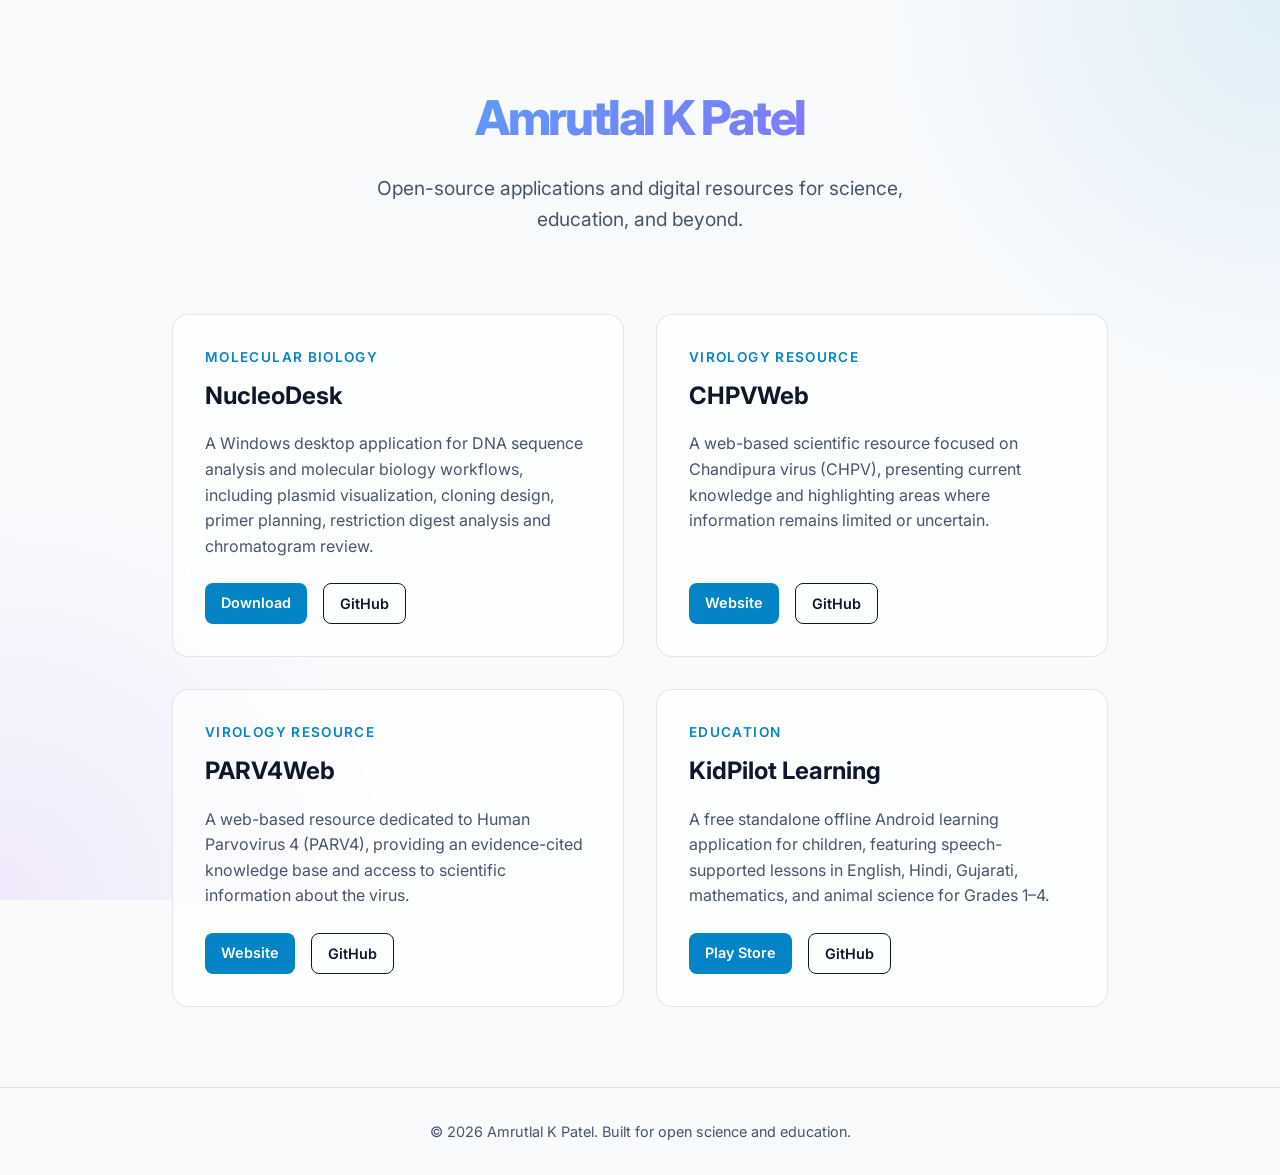
==== index.html @ ea74ebd7 "Initial commit of WebHub portfolio" ====
<!DOCTYPE html>
<html lang="en">
<head>
    <meta charset="UTF-8">
    <meta name="viewport" content="width=device-width, initial-scale=1.0">
    <title>Amrutlal K Patel | Open Source Software & Applications</title>
    <meta name="description" content="Discover open-source applications and digital resources developed by Amrutlal K Patel, including NucleoDesk, CHPVWeb, PARV4Web, and KidPilot Learning.">
    <meta name="keywords" content="Amrutlal K Patel, NucleoDesk, CHPVWeb, PARV4Web, KidPilot Learning, open source, bioinformatics, Android app">
    <meta name="author" content="Amrutlal K Patel">
    
    <!-- Open Graph / Social -->
    <meta property="og:type" content="website">
    <meta property="og:title" content="Amrutlal K Patel | Open Source Applications">
    <meta property="og:description" content="Explore NucleoDesk, CHPVWeb, PARV4Web, and KidPilot Learning.">
    
    <!-- Google Fonts -->
    <link rel="preconnect" href="https://fonts.googleapis.com">
    <link rel="preconnect" href="https://fonts.gstatic.com" crossorigin>
    <link href="https://fonts.googleapis.com/css2?family=Inter:wght@400;600;700;800&display=swap" rel="stylesheet">
    
    <!-- Custom CSS -->
    <link rel="stylesheet" href="style.css">
    
    <!-- JSON-LD Structured Data for SEO -->
    <script type="application/ld+json">
    [
      {
        "@context": "https://schema.org",
        "@type": "SoftwareApplication",
        "name": "NucleoDesk",
        "alternateName": "NucleoMap",
        "applicationCategory": "EducationalApplication, HealthApplication",
        "operatingSystem": "Windows",
        "description": "A Windows desktop application for DNA sequence analysis and molecular biology workflows, including plasmid visualization, cloning design, and restriction digest analysis.",
        "author": {
          "@type": "Person",
          "name": "Amrutlal K Patel"
        }
      },
      {
        "@context": "https://schema.org",
        "@type": "WebApplication",
        "name": "CHPVWeb",
        "applicationCategory": "EducationalApplication",
        "description": "A web-based scientific resource focused on Chandipura virus (CHPV), presenting information about what is currently known about the virus and highlighting areas where knowledge remains limited.",
        "author": {
          "@type": "Person",
          "name": "Amrutlal K Patel"
        }
      },
      {
        "@context": "https://schema.org",
        "@type": "WebApplication",
        "name": "PARV4Web",
        "applicationCategory": "EducationalApplication",
        "description": "A web-based resource dedicated to Human Parvovirus 4 (PARV4), providing an evidence-cited knowledge base and access to scientific information about the virus.",
        "author": {
          "@type": "Person",
          "name": "Amrutlal K Patel"
        }
      },
      {
        "@context": "https://schema.org",
        "@type": "SoftwareApplication",
        "name": "KidPilot Learning",
        "applicationCategory": "EducationalApplication",
        "operatingSystem": "Android",
        "description": "A free standalone offline Android learning application for children, with lessons in English, Hindi, Gujarati, mathematics and animal science for Grades 1–4.",
        "author": {
          "@type": "Person",
          "name": "Amrutlal K Patel"
        }
      }
    ]
    </script>
</head>
<body>

    <header>
        <h1>Amrutlal K Patel</h1>
        <p>Open-source applications and digital resources for science, education, and beyond.</p>
    </header>

    <main>
        <section class="projects-grid">
            
            <article class="project-card">
                <div class="project-category">Molecular Biology</div>
                <h2>NucleoDesk</h2>
                <p>A Windows desktop application for DNA sequence analysis and molecular biology workflows, including plasmid visualization, cloning design, primer planning, restriction digest analysis and chromatogram review.</p>
                <div class="project-links">
                    <a href="https://github.com/amrutkpatel/NucleoDesk/releases/download/NucleoDesk-v0.2.0/NucleoDesk_0.2.0_x64-setup.exe" class="btn btn-primary">Download</a>
                    <a href="https://github.com/amrutkpatel/NucleoDesk" target="_blank" rel="noopener noreferrer" class="btn btn-secondary">GitHub</a>
                </div>
            </article>

            <article class="project-card">
                <div class="project-category">Virology Resource</div>
                <h2>CHPVWeb</h2>
                <p>A web-based scientific resource focused on Chandipura virus (CHPV), presenting current knowledge and highlighting areas where information remains limited or uncertain.</p>
                <div class="project-links">
                    <a href="https://chpv-web.vercel.app/" target="_blank" rel="noopener noreferrer" class="btn btn-primary">Website</a>
                    <a href="https://github.com/amrutkpatel/CHPVWeb" target="_blank" rel="noopener noreferrer" class="btn btn-secondary">GitHub</a>
                </div>
            </article>

            <article class="project-card">
                <div class="project-category">Virology Resource</div>
                <h2>PARV4Web</h2>
                <p>A web-based resource dedicated to Human Parvovirus 4 (PARV4), providing an evidence-cited knowledge base and access to scientific information about the virus.</p>
                <div class="project-links">
                    <a href="https://parv4web.vercel.app/" target="_blank" rel="noopener noreferrer" class="btn btn-primary">Website</a>
                    <a href="https://github.com/amrutkpatel/PARV4Web" target="_blank" rel="noopener noreferrer" class="btn btn-secondary">GitHub</a>
                </div>
            </article>

            <article class="project-card">
                <div class="project-category">Education</div>
                <h2>KidPilot Learning</h2>
                <p>A free standalone offline Android learning application for children, featuring speech-supported lessons in English, Hindi, Gujarati, mathematics, and animal science for Grades 1–4.</p>
                <div class="project-links">
                    <a href="https://play.google.com/store/apps/details?id=org.kidpilot.learning" target="_blank" rel="noopener noreferrer" class="btn btn-primary">Play Store</a>
                    <a href="https://github.com/amrutkpatel/KidPilot-Learning" target="_blank" rel="noopener noreferrer" class="btn btn-secondary">GitHub</a>
                </div>
            </article>

        </section>
    </main>

    <footer>
        <p>&copy; 2026 Amrutlal K Patel. Built for open science and education.</p>
    </footer>

</body>
</html>
---- style.css ----
:root {
  --bg-color: #f8fafc; /* Sleek light slate */
  --card-bg: rgba(255, 255, 255, 0.7);
  --card-border: rgba(15, 23, 42, 0.1);
  --text-main: #0f172a;
  --text-muted: #475569;
  --accent: #0284c7; /* Vibrant blue */
  --accent-hover: #0369a1;
  --font-family: 'Inter', -apple-system, BlinkMacSystemFont, "Segoe UI", Roboto, Helvetica, Arial, sans-serif;
}

* {
  box-sizing: border-box;
  margin: 0;
  padding: 0;
}

body {
  background-color: var(--bg-color);
  color: var(--text-main);
  font-family: var(--font-family);
  line-height: 1.6;
  -webkit-font-smoothing: antialiased;
  -moz-osx-font-smoothing: grayscale;
  background-image: radial-gradient(circle at top right, rgba(2, 132, 199, 0.1), transparent 400px),
                    radial-gradient(circle at bottom left, rgba(168, 85, 247, 0.1), transparent 400px);
  background-attachment: fixed;
  min-height: 100vh;
}

header {
  text-align: center;
  padding: 5rem 2rem 3rem;
}

header h1 {
  font-size: 3rem;
  font-weight: 800;
  letter-spacing: -0.05em;
  background: linear-gradient(135deg, #38bdf8, #a855f7);
  -webkit-background-clip: text;
  -webkit-text-fill-color: transparent;
  margin-bottom: 1rem;
}

header p {
  font-size: 1.2rem;
  color: var(--text-muted);
  max-width: 600px;
  margin: 0 auto;
}

main {
  max-width: 1000px;
  margin: 0 auto;
  padding: 0 2rem 5rem;
}

.projects-grid {
  display: grid;
  grid-template-columns: repeat(auto-fit, minmax(300px, 1fr));
  gap: 2rem;
  margin-top: 2rem;
}

.project-card {
  background: var(--card-bg);
  border: 1px solid var(--card-border);
  border-radius: 16px;
  padding: 2rem;
  backdrop-filter: blur(10px);
  -webkit-backdrop-filter: blur(10px);
  transition: transform 0.3s cubic-bezier(0.4, 0, 0.2, 1), box-shadow 0.3s ease, border-color 0.3s ease;
  display: flex;
  flex-direction: column;
}

.project-card:hover {
  transform: translateY(-5px);
  box-shadow: 0 20px 40px -10px rgba(0, 0, 0, 0.1);
  border-color: rgba(2, 132, 199, 0.3);
}

.project-category {
  font-size: 0.85rem;
  text-transform: uppercase;
  letter-spacing: 0.1em;
  color: var(--accent);
  font-weight: 600;
  margin-bottom: 0.5rem;
}

.project-card h2 {
  font-size: 1.5rem;
  font-weight: 700;
  margin-bottom: 1rem;
  color: var(--text-main);
}

.project-card p {
  color: var(--text-muted);
  margin-bottom: 1.5rem;
  flex-grow: 1;
}

.project-links {
  display: flex;
  gap: 1rem;
  flex-wrap: wrap;
}

.btn {
  display: inline-block;
  padding: 0.5rem 1rem;
  border-radius: 8px;
  font-size: 0.9rem;
  font-weight: 600;
  text-decoration: none;
  transition: all 0.2s ease;
}

.btn-primary {
  background-color: var(--accent);
  color: #ffffff;
}

.btn-primary:hover {
  background-color: var(--accent-hover);
  transform: scale(1.05);
}

.btn-secondary {
  background-color: transparent;
  color: var(--text-main);
  border: 1px solid var(--text-main);
}

.btn-secondary:hover {
  border-color: var(--text-main);
  background-color: rgba(15, 23, 42, 0.05);
}

footer {
  text-align: center;
  padding: 2rem;
  color: var(--text-muted);
  font-size: 0.9rem;
  border-top: 1px solid var(--card-border);
}

/* Animations */
@keyframes fadeIn {
  from { opacity: 0; transform: translateY(20px); }
  to { opacity: 1; transform: translateY(0); }
}

.project-card {
  animation: fadeIn 0.6s ease-out forwards;
  opacity: 0;
}

.project-card:nth-child(1) { animation-delay: 0.1s; }
.project-card:nth-child(2) { animation-delay: 0.2s; }
.project-card:nth-child(3) { animation-delay: 0.3s; }
.project-card:nth-child(4) { animation-delay: 0.4s; }

/* Responsive adjustments */
@media (max-width: 600px) {
  header h1 {
    font-size: 2.2rem;
  }
}
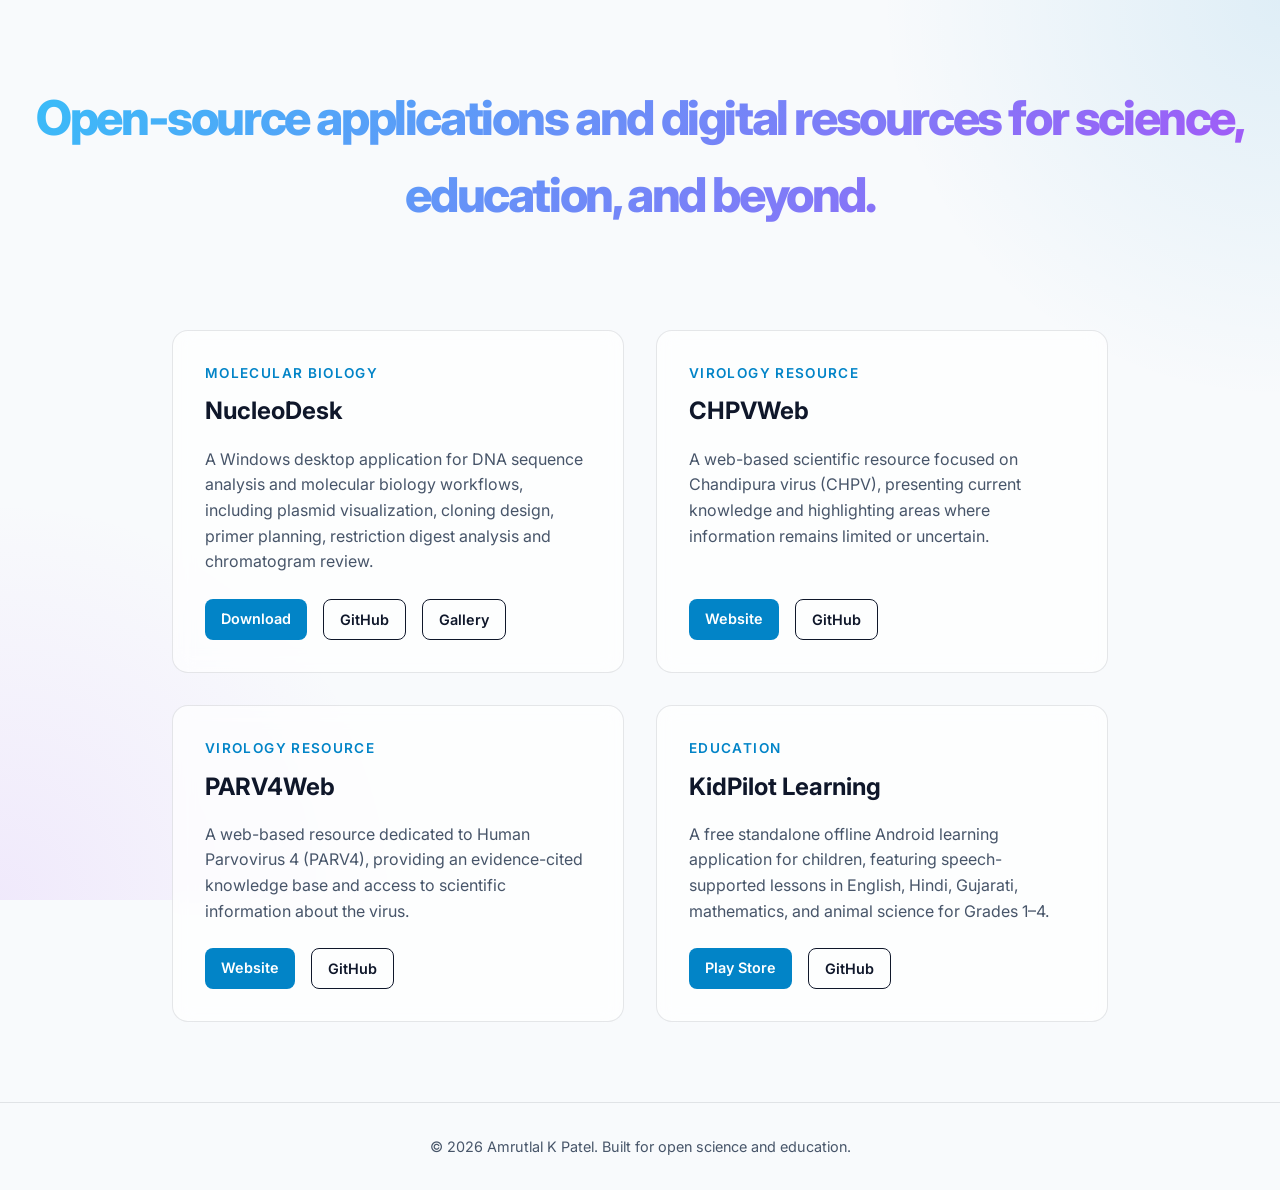
==== commit f633fd49: "Add NucleoDesk gallery page and link" ====
--- a/index.html
+++ b/index.html
@@ -7,6 +7,7 @@
     <meta name="description" content="Discover open-source applications and digital resources developed by Amrutlal K Patel, including NucleoDesk, CHPVWeb, PARV4Web, and KidPilot Learning.">
     <meta name="keywords" content="Amrutlal K Patel, NucleoDesk, CHPVWeb, PARV4Web, KidPilot Learning, open source, bioinformatics, Android app">
     <meta name="author" content="Amrutlal K Patel">
+    <meta name="google-site-verification" content="wZNarhnK_DB0xSlM1_ogDBZriPdNC71otfTq6GwpkEw" />
     
     <!-- Open Graph / Social -->
     <meta property="og:type" content="website">
@@ -75,10 +76,8 @@
     </script>
 </head>
 <body>
-
     <header>
-        <h1>Amrutlal K Patel</h1>
-        <p>Open-source applications and digital resources for science, education, and beyond.</p>
+        <h1>Open-source applications and digital resources for science, education, and beyond.</h1>
     </header>
 
     <main>
@@ -86,11 +85,12 @@
             
             <article class="project-card">
                 <div class="project-category">Molecular Biology</div>
-                <h2>NucleoDesk</h2>
+                <h2><a href="nucleodesk-gallery.html" class="title-link">NucleoDesk</a></h2>
                 <p>A Windows desktop application for DNA sequence analysis and molecular biology workflows, including plasmid visualization, cloning design, primer planning, restriction digest analysis and chromatogram review.</p>
                 <div class="project-links">
                     <a href="https://github.com/amrutkpatel/NucleoDesk/releases/download/NucleoDesk-v0.2.0/NucleoDesk_0.2.0_x64-setup.exe" class="btn btn-primary">Download</a>
                     <a href="https://github.com/amrutkpatel/NucleoDesk" target="_blank" rel="noopener noreferrer" class="btn btn-secondary">GitHub</a>
+                    <a href="nucleodesk-gallery.html" class="btn btn-secondary">Gallery</a>
                 </div>
             </article>
 
--- a/style.css
+++ b/style.css
@@ -170,3 +170,86 @@
     font-size: 2.2rem;
   }
 }
+
+/* Gallery Styles */
+.gallery-header {
+  text-align: center;
+  margin-bottom: 3rem;
+}
+
+.gallery-header h2 {
+  font-size: 2.5rem;
+  font-weight: 800;
+  color: var(--text-main);
+  margin-bottom: 1rem;
+}
+
+.gallery-grid {
+  display: grid;
+  grid-template-columns: repeat(auto-fit, minmax(300px, 1fr));
+  gap: 2rem;
+  margin-top: 2rem;
+}
+
+.gallery-item {
+  background: var(--card-bg);
+  border: 1px solid var(--card-border);
+  border-radius: 16px;
+  overflow: hidden;
+  backdrop-filter: blur(10px);
+  -webkit-backdrop-filter: blur(10px);
+  transition: transform 0.3s ease, box-shadow 0.3s ease;
+}
+
+.gallery-item:hover {
+  transform: translateY(-5px) scale(1.02);
+  box-shadow: 0 20px 40px -10px rgba(0, 0, 0, 0.15);
+}
+
+.gallery-item img {
+  width: 100%;
+  height: auto;
+  display: block;
+  border-bottom: 1px solid var(--card-border);
+}
+
+.gallery-item-content {
+  padding: 1.5rem;
+}
+
+.gallery-item h3 {
+  font-size: 1.2rem;
+  font-weight: 700;
+  margin-bottom: 0.5rem;
+  color: var(--text-main);
+}
+
+.gallery-item p {
+  color: var(--text-muted);
+  font-size: 0.95rem;
+}
+
+.back-link {
+  display: inline-flex;
+  align-items: center;
+  margin-bottom: 2rem;
+  color: var(--accent);
+  text-decoration: none;
+  font-weight: 600;
+  transition: color 0.2s ease;
+}
+
+.back-link:hover {
+  color: var(--accent-hover);
+  text-decoration: underline;
+}
+
+.title-link {
+  color: var(--text-main);
+  text-decoration: none;
+  transition: color 0.2s ease;
+}
+
+.title-link:hover {
+  color: var(--accent);
+}
